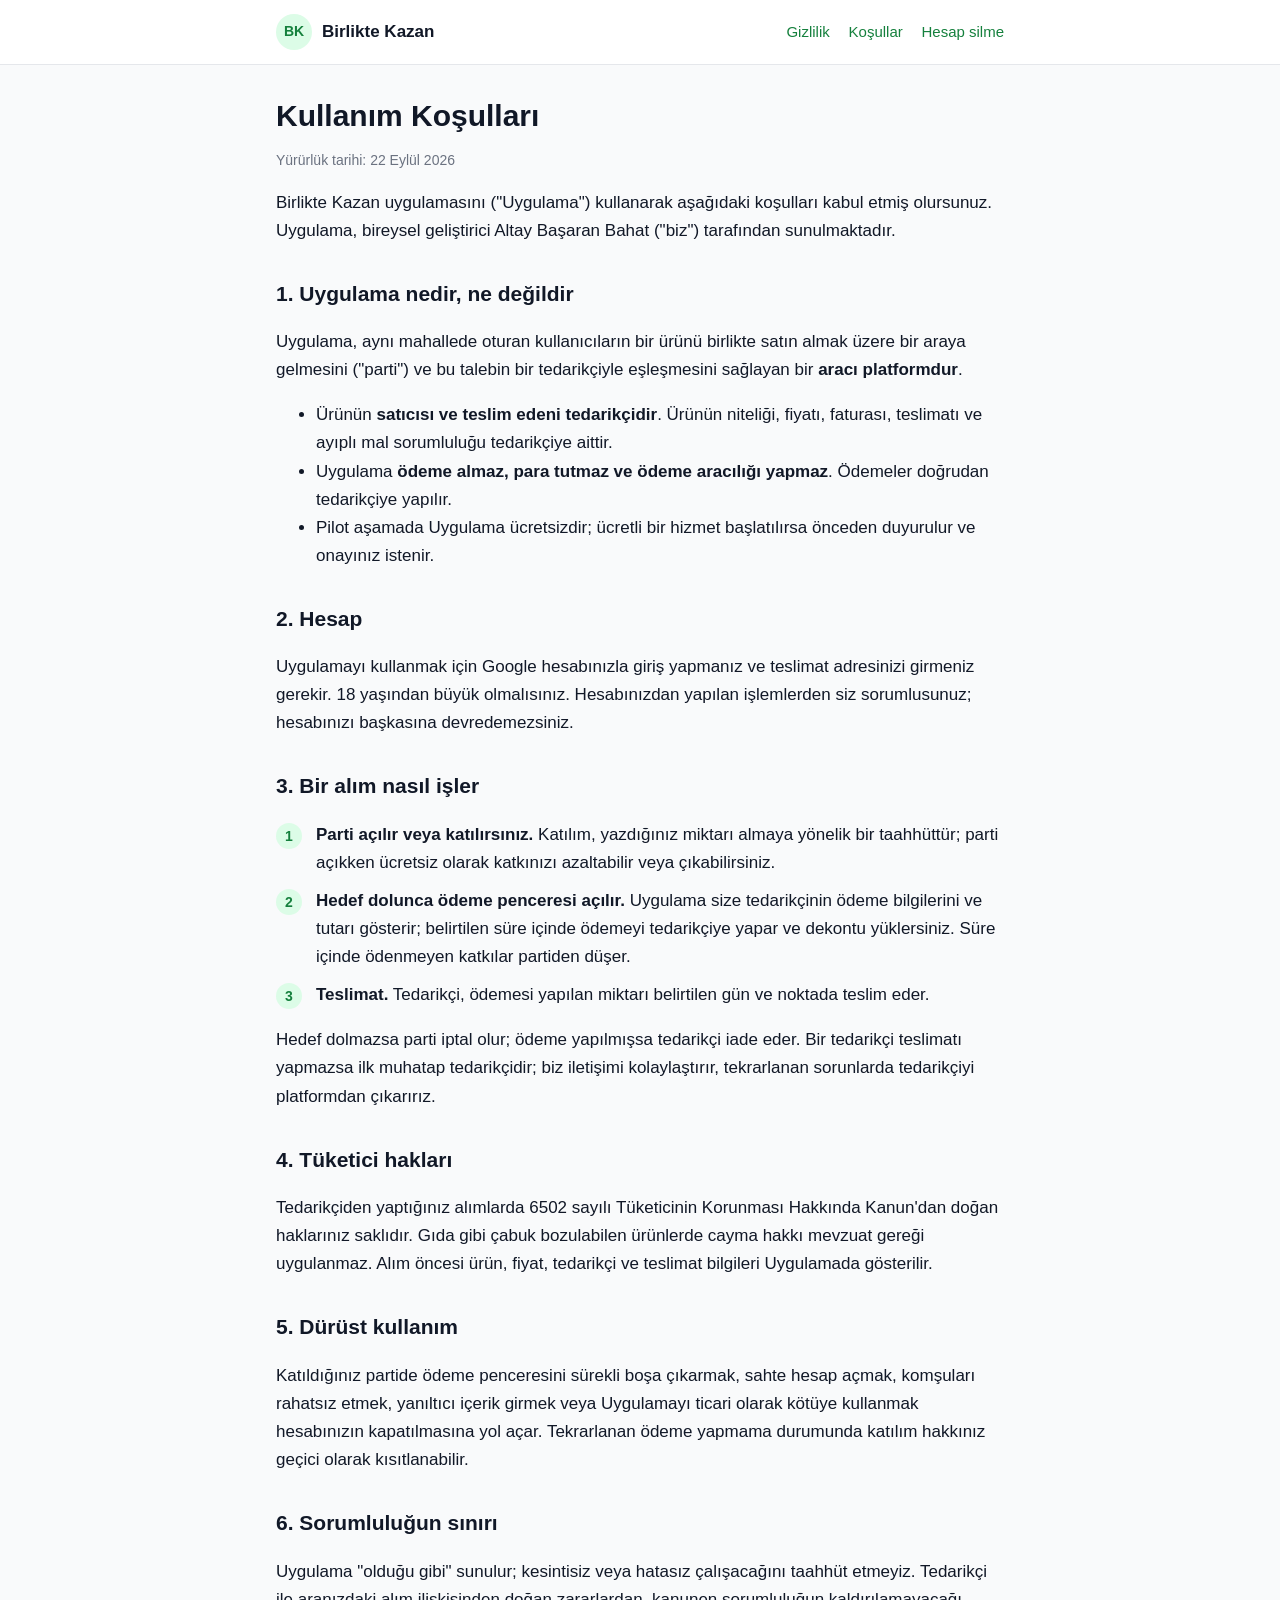
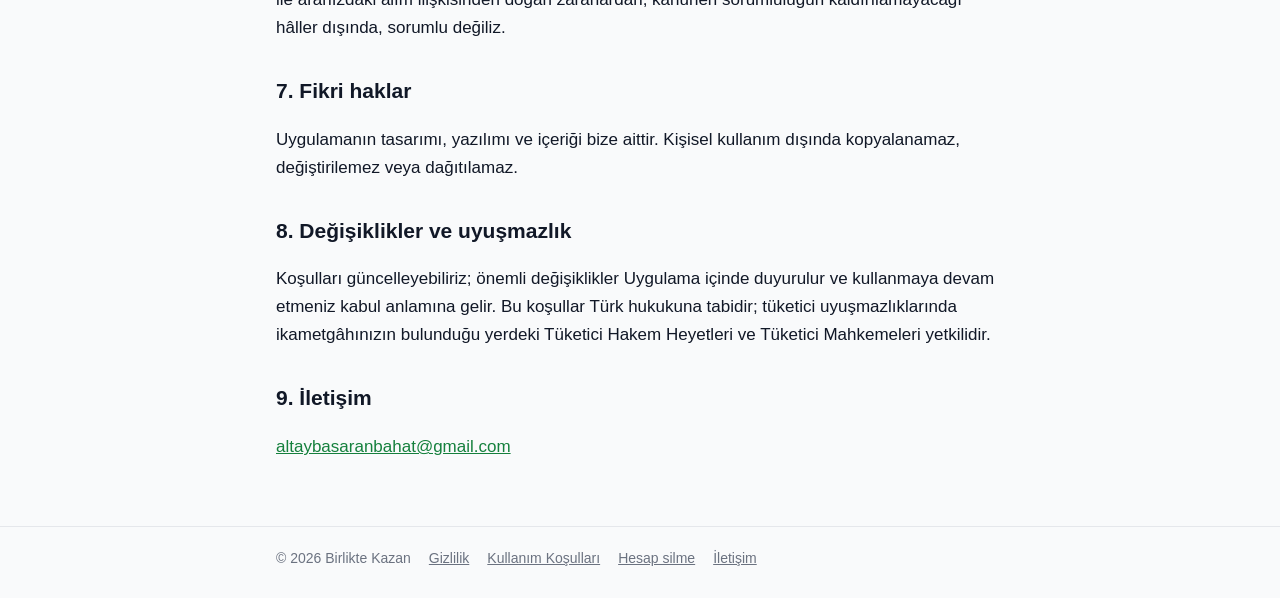
==== kosullar.html @ c08305e2 "Birlikte Kazan halka acik sayfalar: ana sayfa, gizlilik (KVKK), kosullar, hesap silme Co-Authored-By" ====
<!doctype html>
<html lang="tr">
<head>
  <meta charset="utf-8">
  <meta name="viewport" content="width=device-width, initial-scale=1">
  <title>Kullanım Koşulları — Birlikte Kazan</title>
  <meta name="description" content="Birlikte Kazan uygulamasının kullanım koşulları.">
  <link rel="stylesheet" href="style.css">
  <link rel="icon" href="favicon.png">
</head>
<body>
  <header class="site">
    <div class="wrap">
      <a class="brand" href="./"><span class="badge">BK</span> Birlikte Kazan</a>
      <nav>
        <a href="gizlilik.html">Gizlilik</a>
        <a href="kosullar.html">Koşullar</a>
        <a href="hesap-silme.html">Hesap silme</a>
      </nav>
    </div>
  </header>

  <main class="wrap">
    <h1>Kullanım Koşulları</h1>
    <p class="meta">Yürürlük tarihi: 22 Eylül 2026</p>

    <p>Birlikte Kazan uygulamasını ("Uygulama") kullanarak aşağıdaki koşulları kabul etmiş olursunuz. Uygulama, bireysel geliştirici Altay Başaran Bahat ("biz") tarafından sunulmaktadır.</p>

    <h2>1. Uygulama nedir, ne değildir</h2>
    <p>Uygulama, aynı mahallede oturan kullanıcıların bir ürünü birlikte satın almak üzere bir araya gelmesini ("parti") ve bu talebin bir tedarikçiyle eşleşmesini sağlayan bir <strong>aracı platformdur</strong>.</p>
    <ul>
      <li>Ürünün <strong>satıcısı ve teslim edeni tedarikçidir</strong>. Ürünün niteliği, fiyatı, faturası, teslimatı ve ayıplı mal sorumluluğu tedarikçiye aittir.</li>
      <li>Uygulama <strong>ödeme almaz, para tutmaz ve ödeme aracılığı yapmaz</strong>. Ödemeler doğrudan tedarikçiye yapılır.</li>
      <li>Pilot aşamada Uygulama ücretsizdir; ücretli bir hizmet başlatılırsa önceden duyurulur ve onayınız istenir.</li>
    </ul>

    <h2>2. Hesap</h2>
    <p>Uygulamayı kullanmak için Google hesabınızla giriş yapmanız ve teslimat adresinizi girmeniz gerekir. 18 yaşından büyük olmalısınız. Hesabınızdan yapılan işlemlerden siz sorumlusunuz; hesabınızı başkasına devredemezsiniz.</p>

    <h2>3. Bir alım nasıl işler</h2>
    <ol class="steps">
      <li><strong>Parti açılır veya katılırsınız.</strong> Katılım, yazdığınız miktarı almaya yönelik bir taahhüttür; parti açıkken ücretsiz olarak katkınızı azaltabilir veya çıkabilirsiniz.</li>
      <li><strong>Hedef dolunca ödeme penceresi açılır.</strong> Uygulama size tedarikçinin ödeme bilgilerini ve tutarı gösterir; belirtilen süre içinde ödemeyi tedarikçiye yapar ve dekontu yüklersiniz. Süre içinde ödenmeyen katkılar partiden düşer.</li>
      <li><strong>Teslimat.</strong> Tedarikçi, ödemesi yapılan miktarı belirtilen gün ve noktada teslim eder.</li>
    </ol>
    <p>Hedef dolmazsa parti iptal olur; ödeme yapılmışsa tedarikçi iade eder. Bir tedarikçi teslimatı yapmazsa ilk muhatap tedarikçidir; biz iletişimi kolaylaştırır, tekrarlanan sorunlarda tedarikçiyi platformdan çıkarırız.</p>

    <h2>4. Tüketici hakları</h2>
    <p>Tedarikçiden yaptığınız alımlarda 6502 sayılı Tüketicinin Korunması Hakkında Kanun'dan doğan haklarınız saklıdır. Gıda gibi çabuk bozulabilen ürünlerde cayma hakkı mevzuat gereği uygulanmaz. Alım öncesi ürün, fiyat, tedarikçi ve teslimat bilgileri Uygulamada gösterilir.</p>

    <h2>5. Dürüst kullanım</h2>
    <p>Katıldığınız partide ödeme penceresini sürekli boşa çıkarmak, sahte hesap açmak, komşuları rahatsız etmek, yanıltıcı içerik girmek veya Uygulamayı ticari olarak kötüye kullanmak hesabınızın kapatılmasına yol açar. Tekrarlanan ödeme yapmama durumunda katılım hakkınız geçici olarak kısıtlanabilir.</p>

    <h2>6. Sorumluluğun sınırı</h2>
    <p>Uygulama "olduğu gibi" sunulur; kesintisiz veya hatasız çalışacağını taahhüt etmeyiz. Tedarikçi ile aranızdaki alım ilişkisinden doğan zararlardan, kanunen sorumluluğun kaldırılamayacağı hâller dışında, sorumlu değiliz.</p>

    <h2>7. Fikri haklar</h2>
    <p>Uygulamanın tasarımı, yazılımı ve içeriği bize aittir. Kişisel kullanım dışında kopyalanamaz, değiştirilemez veya dağıtılamaz.</p>

    <h2>8. Değişiklikler ve uyuşmazlık</h2>
    <p>Koşulları güncelleyebiliriz; önemli değişiklikler Uygulama içinde duyurulur ve kullanmaya devam etmeniz kabul anlamına gelir. Bu koşullar Türk hukukuna tabidir; tüketici uyuşmazlıklarında ikametgâhınızın bulunduğu yerdeki Tüketici Hakem Heyetleri ve Tüketici Mahkemeleri yetkilidir.</p>

    <h2>9. İletişim</h2>
    <p><a href="mailto:altaybasaranbahat@gmail.com">altaybasaranbahat@gmail.com</a></p>
  </main>

  <footer class="site">
    <div class="wrap">
      <span>© 2026 Birlikte Kazan</span>
      <a href="gizlilik.html">Gizlilik</a>
      <a href="kosullar.html">Kullanım Koşulları</a>
      <a href="hesap-silme.html">Hesap silme</a>
      <a href="mailto:altaybasaranbahat@gmail.com">İletişim</a>
    </div>
  </footer>
</body>
</html>
---- style.css ----
:root {
  --bg: #f9fafb;
  --card: #ffffff;
  --ink: #111827;
  --muted: #6b7280;
  --rule: #e5e7eb;
  --green: #16a34a;
  --green-dark: #15803d;
  --green-soft: #dcfce7;
}
@media (prefers-color-scheme: dark) {
  :root {
    --bg: #0f172a;
    --card: #111c33;
    --ink: #f1f5f9;
    --muted: #94a3b8;
    --rule: #1f2a44;
    --green: #22c55e;
    --green-dark: #4ade80;
    --green-soft: #14532d;
  }
}
* { box-sizing: border-box; }
html { -webkit-text-size-adjust: 100%; }
body {
  margin: 0;
  background: var(--bg);
  color: var(--ink);
  font: 17px/1.65 -apple-system, BlinkMacSystemFont, "Segoe UI", Roboto, "Helvetica Neue", Arial, sans-serif;
}
a { color: var(--green-dark); }
header.site {
  border-bottom: 1px solid var(--rule);
  background: var(--card);
}
header.site .wrap {
  display: flex;
  align-items: center;
  justify-content: space-between;
  gap: 16px;
  padding: 14px 16px;
}
.brand {
  display: flex;
  align-items: center;
  gap: 10px;
  text-decoration: none;
  color: var(--ink);
  font-weight: 700;
}
.brand .badge {
  width: 36px;
  height: 36px;
  border-radius: 50%;
  background: var(--green-soft);
  color: var(--green-dark);
  display: grid;
  place-items: center;
  font-size: 14px;
  font-weight: 800;
}
nav a {
  margin-left: 14px;
  font-size: 15px;
  text-decoration: none;
}
nav a:hover { text-decoration: underline; }
.wrap { max-width: 760px; margin: 0 auto; padding: 0 16px; }
main.wrap { padding: 32px 16px 48px; }
h1 { font-size: 30px; line-height: 1.25; margin: 0 0 8px; }
h2 { font-size: 21px; margin: 32px 0 8px; }
h3 { font-size: 17px; margin: 22px 0 6px; }
p, li { color: var(--ink); }
.lead { font-size: 19px; color: var(--muted); margin-top: 0; }
.meta { color: var(--muted); font-size: 14px; }
.card {
  background: var(--card);
  border: 1px solid var(--rule);
  border-radius: 14px;
  padding: 18px 20px;
  margin: 18px 0;
}
.steps { counter-reset: s; padding-left: 0; list-style: none; }
.steps li { counter-increment: s; padding-left: 40px; position: relative; margin: 10px 0; }
.steps li::before {
  content: counter(s);
  position: absolute; left: 0; top: 2px;
  width: 26px; height: 26px; border-radius: 50%;
  background: var(--green-soft); color: var(--green-dark);
  display: grid; place-items: center; font-weight: 700; font-size: 14px;
}
.note {
  border-left: 4px solid var(--green);
  background: var(--green-soft);
  color: var(--ink);
  padding: 10px 14px;
  border-radius: 8px;
  margin: 16px 0;
}
table { border-collapse: collapse; width: 100%; font-size: 15px; }
th, td { text-align: left; vertical-align: top; padding: 8px 10px; border-bottom: 1px solid var(--rule); }
th { color: var(--muted); font-weight: 600; }
footer.site {
  border-top: 1px solid var(--rule);
  color: var(--muted);
  font-size: 14px;
}
footer.site .wrap { padding: 20px 16px 28px; display: flex; flex-wrap: wrap; gap: 8px 18px; }
footer.site a { color: var(--muted); }
@media (max-width: 520px) {
  body { font-size: 16px; }
  h1 { font-size: 26px; }
  nav a { margin-left: 10px; font-size: 14px; }
}
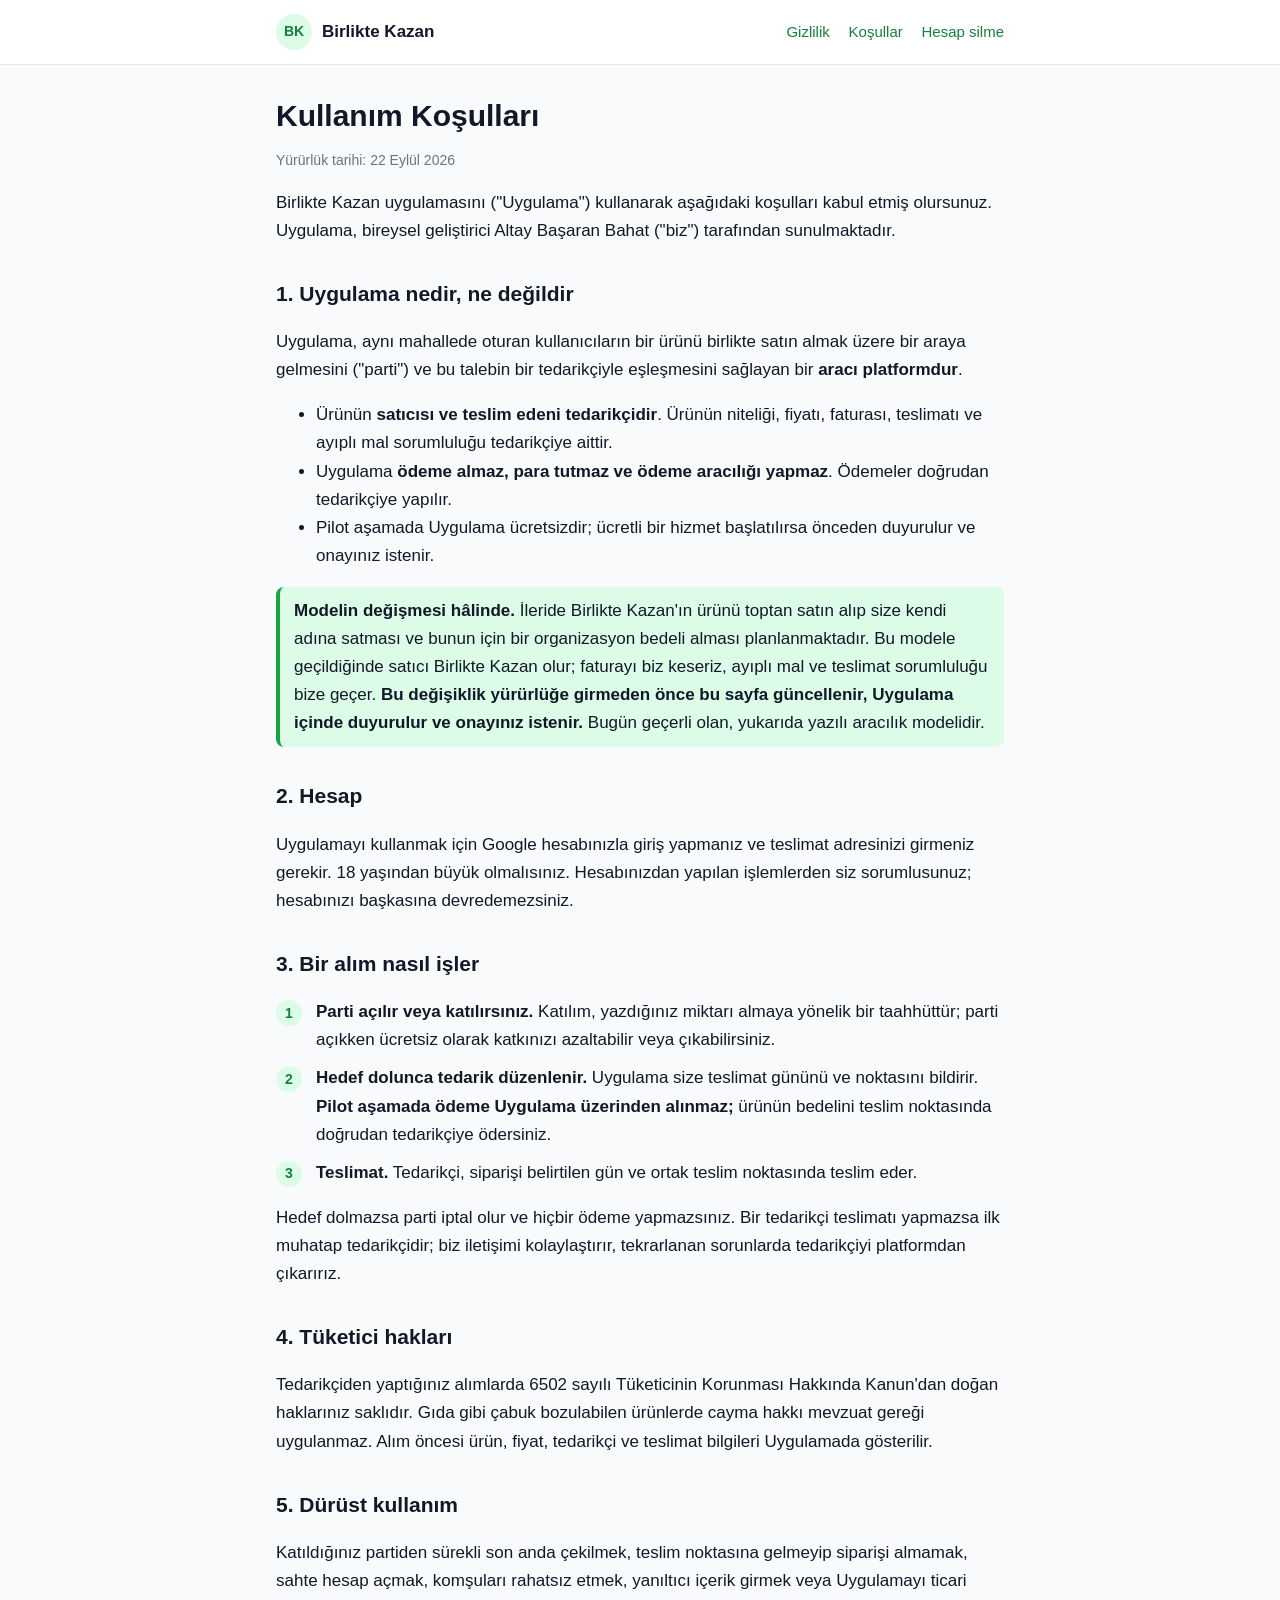
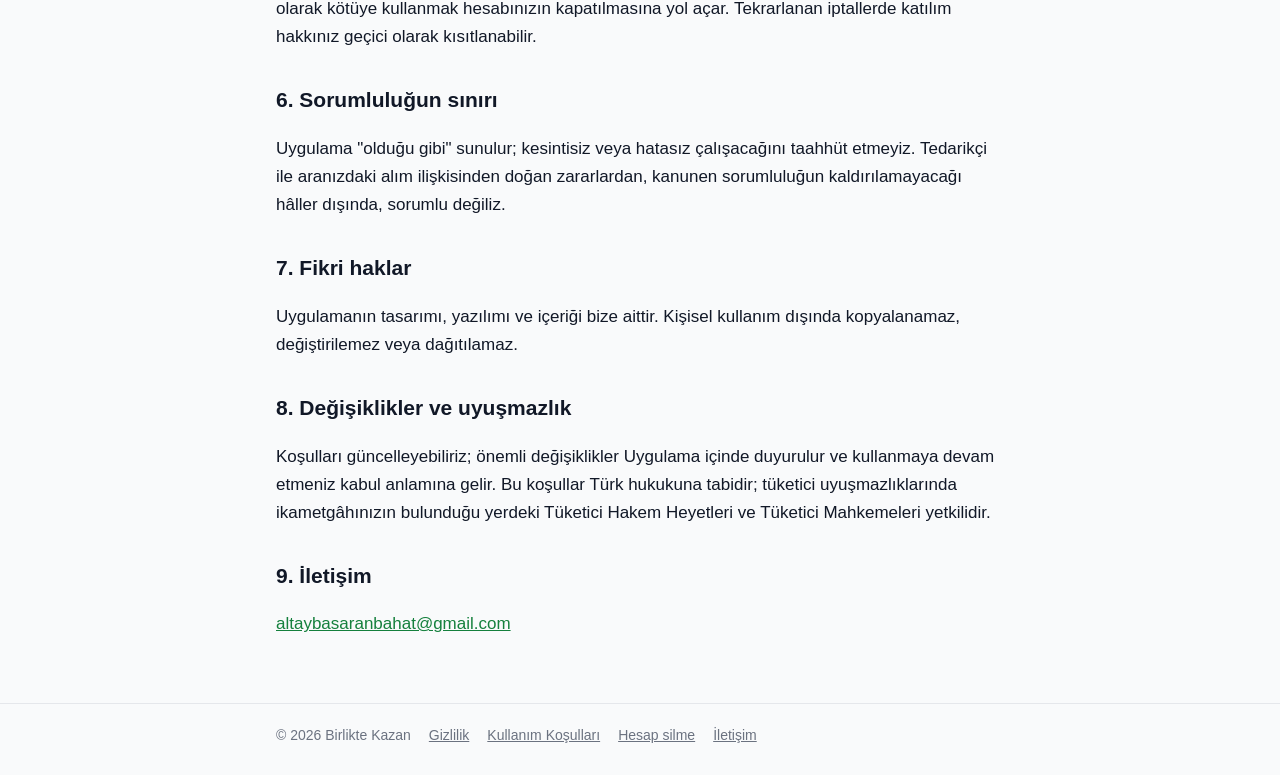
==== commit 01090f3f: "Kosullar: pilot gercegiyle hizala + model degisikligi ihbari - §3 adim 2 var olmayan bir ozelligi an" ====
--- a/kosullar.html
+++ b/kosullar.html
@@ -34,22 +34,31 @@
       <li>Pilot aşamada Uygulama ücretsizdir; ücretli bir hizmet başlatılırsa önceden duyurulur ve onayınız istenir.</li>
     </ul>
 
+    <div class="note">
+      <strong>Modelin değişmesi hâlinde.</strong> İleride Birlikte Kazan'ın ürünü toptan
+      satın alıp size kendi adına satması ve bunun için bir organizasyon bedeli alması
+      planlanmaktadır. Bu modele geçildiğinde satıcı Birlikte Kazan olur; faturayı biz
+      keseriz, ayıplı mal ve teslimat sorumluluğu bize geçer. <strong>Bu değişiklik
+      yürürlüğe girmeden önce bu sayfa güncellenir, Uygulama içinde duyurulur ve
+      onayınız istenir.</strong> Bugün geçerli olan, yukarıda yazılı aracılık modelidir.
+    </div>
+
     <h2>2. Hesap</h2>
     <p>Uygulamayı kullanmak için Google hesabınızla giriş yapmanız ve teslimat adresinizi girmeniz gerekir. 18 yaşından büyük olmalısınız. Hesabınızdan yapılan işlemlerden siz sorumlusunuz; hesabınızı başkasına devredemezsiniz.</p>
 
     <h2>3. Bir alım nasıl işler</h2>
     <ol class="steps">
       <li><strong>Parti açılır veya katılırsınız.</strong> Katılım, yazdığınız miktarı almaya yönelik bir taahhüttür; parti açıkken ücretsiz olarak katkınızı azaltabilir veya çıkabilirsiniz.</li>
-      <li><strong>Hedef dolunca ödeme penceresi açılır.</strong> Uygulama size tedarikçinin ödeme bilgilerini ve tutarı gösterir; belirtilen süre içinde ödemeyi tedarikçiye yapar ve dekontu yüklersiniz. Süre içinde ödenmeyen katkılar partiden düşer.</li>
-      <li><strong>Teslimat.</strong> Tedarikçi, ödemesi yapılan miktarı belirtilen gün ve noktada teslim eder.</li>
+      <li><strong>Hedef dolunca tedarik düzenlenir.</strong> Uygulama size teslimat gününü ve noktasını bildirir. <strong>Pilot aşamada ödeme Uygulama üzerinden alınmaz;</strong> ürünün bedelini teslim noktasında doğrudan tedarikçiye ödersiniz.</li>
+      <li><strong>Teslimat.</strong> Tedarikçi, siparişi belirtilen gün ve ortak teslim noktasında teslim eder.</li>
     </ol>
-    <p>Hedef dolmazsa parti iptal olur; ödeme yapılmışsa tedarikçi iade eder. Bir tedarikçi teslimatı yapmazsa ilk muhatap tedarikçidir; biz iletişimi kolaylaştırır, tekrarlanan sorunlarda tedarikçiyi platformdan çıkarırız.</p>
+    <p>Hedef dolmazsa parti iptal olur ve hiçbir ödeme yapmazsınız. Bir tedarikçi teslimatı yapmazsa ilk muhatap tedarikçidir; biz iletişimi kolaylaştırır, tekrarlanan sorunlarda tedarikçiyi platformdan çıkarırız.</p>
 
     <h2>4. Tüketici hakları</h2>
     <p>Tedarikçiden yaptığınız alımlarda 6502 sayılı Tüketicinin Korunması Hakkında Kanun'dan doğan haklarınız saklıdır. Gıda gibi çabuk bozulabilen ürünlerde cayma hakkı mevzuat gereği uygulanmaz. Alım öncesi ürün, fiyat, tedarikçi ve teslimat bilgileri Uygulamada gösterilir.</p>
 
     <h2>5. Dürüst kullanım</h2>
-    <p>Katıldığınız partide ödeme penceresini sürekli boşa çıkarmak, sahte hesap açmak, komşuları rahatsız etmek, yanıltıcı içerik girmek veya Uygulamayı ticari olarak kötüye kullanmak hesabınızın kapatılmasına yol açar. Tekrarlanan ödeme yapmama durumunda katılım hakkınız geçici olarak kısıtlanabilir.</p>
+    <p>Katıldığınız partiden sürekli son anda çekilmek, teslim noktasına gelmeyip siparişi almamak, sahte hesap açmak, komşuları rahatsız etmek, yanıltıcı içerik girmek veya Uygulamayı ticari olarak kötüye kullanmak hesabınızın kapatılmasına yol açar. Tekrarlanan iptallerde katılım hakkınız geçici olarak kısıtlanabilir.</p>
 
     <h2>6. Sorumluluğun sınırı</h2>
     <p>Uygulama "olduğu gibi" sunulur; kesintisiz veya hatasız çalışacağını taahhüt etmeyiz. Tedarikçi ile aranızdaki alım ilişkisinden doğan zararlardan, kanunen sorumluluğun kaldırılamayacağı hâller dışında, sorumlu değiliz.</p>
